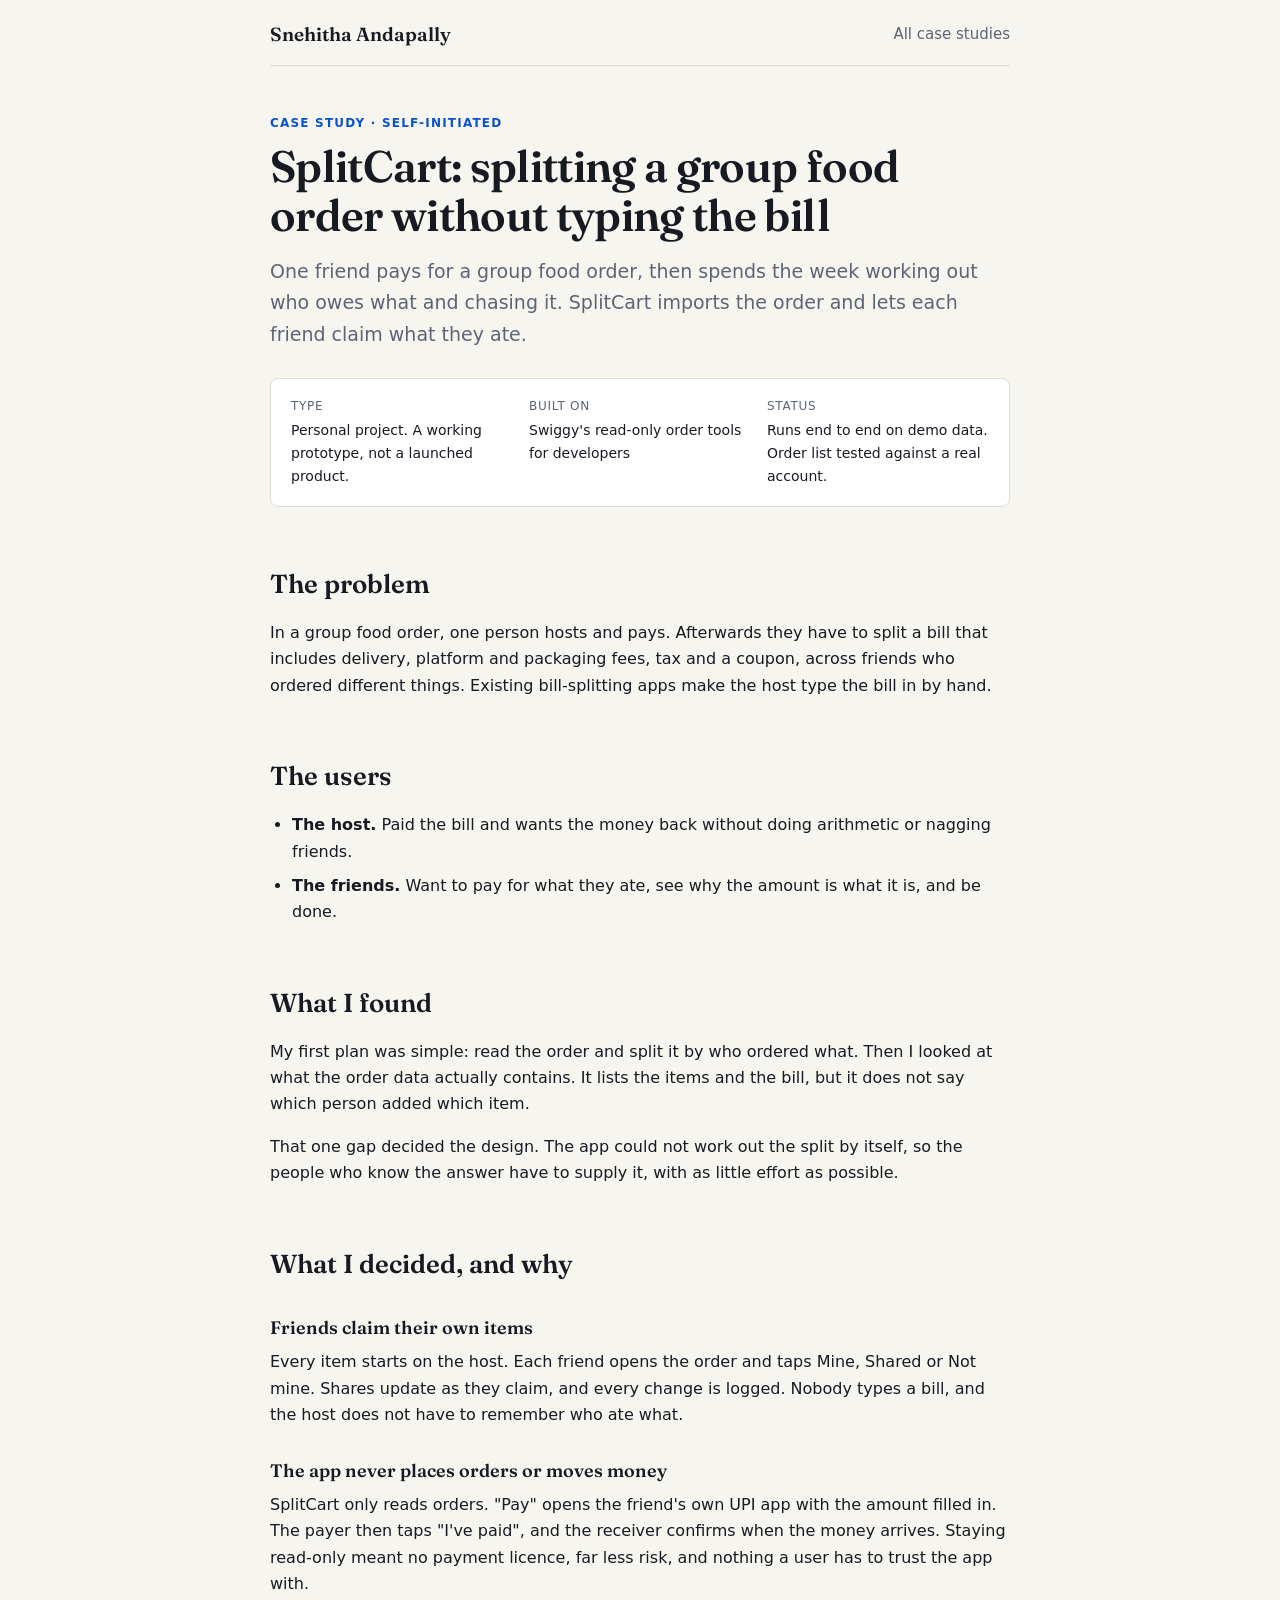
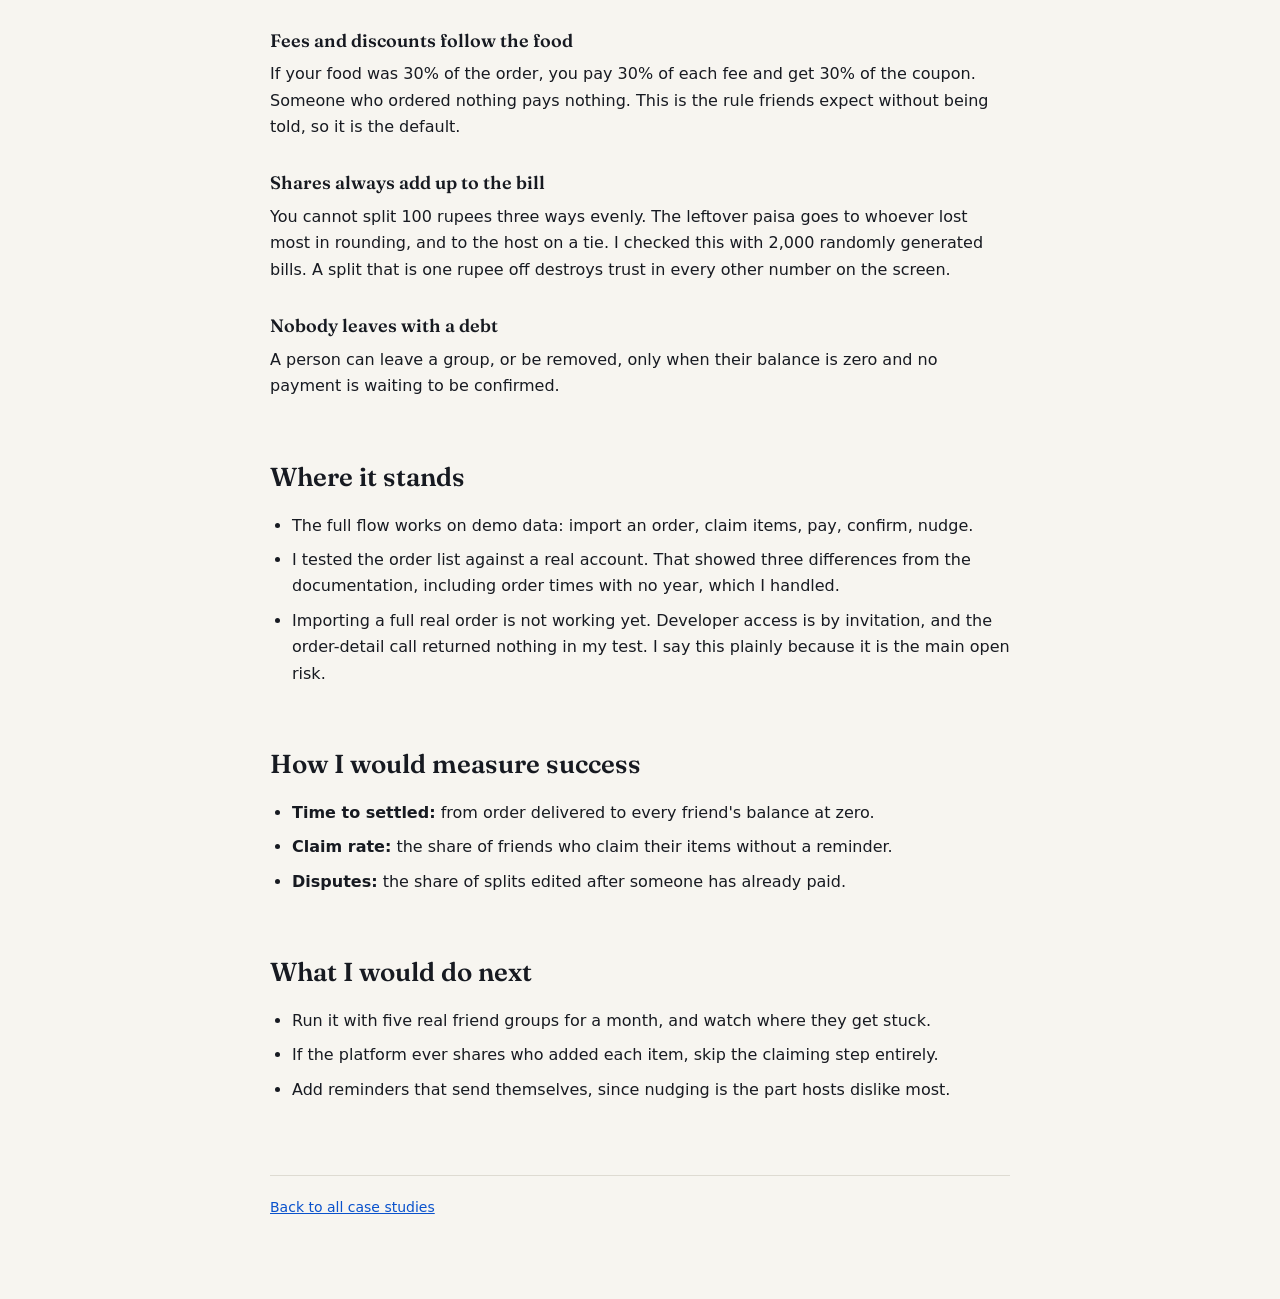
==== splitcart.html @ 4a77e09c "Publish portfolio: home page and two case studies Co-Authored-By: Claude Fable 5.2 <noreply@anthropi" ====
<!doctype html>
<html lang="en">
<head>
<meta charset="utf-8">
<meta name="viewport" content="width=device-width, initial-scale=1">
<title>SplitCart | Snehitha Andapally</title>
<link rel="stylesheet" href="style.css">
</head>
<body>
<div class="wrap">
  <header class="site">
    <a class="name" href="index.html">Snehitha Andapally</a>
    <nav><a href="index.html#case-studies">All case studies</a></nav>
  </header>

  <p class="eyebrow">Case study &middot; Self-initiated</p>
  <h1>SplitCart: splitting a group food order without typing the bill</h1>
  <p class="lede">One friend pays for a group food order, then spends the week working out who owes what and chasing it. SplitCart imports the order and lets each friend claim what they ate.</p>

  <dl class="facts">
    <div><dt>Type</dt><dd>Personal project. A working prototype, not a launched product.</dd></div>
    <div><dt>Built on</dt><dd>Swiggy's read-only order tools for developers</dd></div>
    <div><dt>Status</dt><dd>Runs end to end on demo data. Order list tested against a real account.</dd></div>
  </dl>

  <h2>The problem</h2>
  <p>In a group food order, one person hosts and pays. Afterwards they have to split a bill that includes delivery, platform and packaging fees, tax and a coupon, across friends who ordered different things. Existing bill-splitting apps make the host type the bill in by hand.</p>

  <h2>The users</h2>
  <ul>
    <li><b>The host.</b> Paid the bill and wants the money back without doing arithmetic or nagging friends.</li>
    <li><b>The friends.</b> Want to pay for what they ate, see why the amount is what it is, and be done.</li>
  </ul>

  <h2>What I found</h2>
  <p>My first plan was simple: read the order and split it by who ordered what. Then I looked at what the order data actually contains. It lists the items and the bill, but it does not say which person added which item.</p>
  <p>That one gap decided the design. The app could not work out the split by itself, so the people who know the answer have to supply it, with as little effort as possible.</p>

  <h2>What I decided, and why</h2>

  <h3>Friends claim their own items</h3>
  <p>Every item starts on the host. Each friend opens the order and taps Mine, Shared or Not mine. Shares update as they claim, and every change is logged. Nobody types a bill, and the host does not have to remember who ate what.</p>

  <h3>The app never places orders or moves money</h3>
  <p>SplitCart only reads orders. "Pay" opens the friend's own UPI app with the amount filled in. The payer then taps "I've paid", and the receiver confirms when the money arrives. Staying read-only meant no payment licence, far less risk, and nothing a user has to trust the app with.</p>

  <h3>Fees and discounts follow the food</h3>
  <p>If your food was 30% of the order, you pay 30% of each fee and get 30% of the coupon. Someone who ordered nothing pays nothing. This is the rule friends expect without being told, so it is the default.</p>

  <h3>Shares always add up to the bill</h3>
  <p>You cannot split 100 rupees three ways evenly. The leftover paisa goes to whoever lost most in rounding, and to the host on a tie. I checked this with 2,000 randomly generated bills. A split that is one rupee off destroys trust in every other number on the screen.</p>

  <h3>Nobody leaves with a debt</h3>
  <p>A person can leave a group, or be removed, only when their balance is zero and no payment is waiting to be confirmed.</p>

  <h2>Where it stands</h2>
  <ul>
    <li>The full flow works on demo data: import an order, claim items, pay, confirm, nudge.</li>
    <li>I tested the order list against a real account. That showed three differences from the documentation, including order times with no year, which I handled.</li>
    <li>Importing a full real order is not working yet. Developer access is by invitation, and the order-detail call returned nothing in my test. I say this plainly because it is the main open risk.</li>
  </ul>

  <h2>How I would measure success</h2>
  <ul>
    <li><b>Time to settled:</b> from order delivered to every friend's balance at zero.</li>
    <li><b>Claim rate:</b> the share of friends who claim their items without a reminder.</li>
    <li><b>Disputes:</b> the share of splits edited after someone has already paid.</li>
  </ul>

  <h2>What I would do next</h2>
  <ul>
    <li>Run it with five real friend groups for a month, and watch where they get stuck.</li>
    <li>If the platform ever shares who added each item, skip the claiming step entirely.</li>
    <li>Add reminders that send themselves, since nudging is the part hosts dislike most.</li>
  </ul>

  <footer><a href="index.html#case-studies">Back to all case studies</a></footer>
</div>
</body>
</html>
---- style.css ----
@import url("https://fonts.googleapis.com/css2?family=Fraunces:opsz,wght@9..144,500;9..144,600&display=swap");

:root {
  --bg: #f7f5f0;
  --panel: #ffffff;
  --text: #171a21;
  --muted: #5d6472;
  --line: #dedbd2;
  --accent: #0a52cc;
  --accent-soft: #e6eefc;
  --flag-bg: #fff1b8;
  --flag-text: #5c4500;
  --head: "Fraunces", Georgia, "Times New Roman", serif;
  --body: system-ui, -apple-system, "Segoe UI", Roboto, sans-serif;
}
* { box-sizing: border-box; }
html { scroll-behavior: smooth; }
body { margin: 0; background: var(--bg); color: var(--text); font: 16px/1.65 var(--body); }
a { color: var(--accent); }
.wrap { max-width: 780px; margin: 0 auto; padding: 0 20px 80px; }
.wrap.wide { max-width: 980px; }
h1, h2, h3 { font-family: var(--head); font-weight: 600; }
h1 { font-size: clamp(30px, 6vw, 44px); line-height: 1.12; margin: 48px 0 16px; letter-spacing: -0.015em; }
h2 { font-size: 26px; margin: 56px 0 14px; }
h3 { font-size: 18px; margin: 28px 0 6px; }
p { margin: 0 0 16px; }
ul { padding-left: 22px; margin: 0 0 16px; }
li { margin-bottom: 8px; }
section { scroll-margin-top: 16px; }

/* ---------- Top bar (all pages) ---------- */
header.site {
  display: flex; justify-content: space-between; align-items: center; flex-wrap: wrap; gap: 8px 24px;
  padding: 22px 0 18px; border-bottom: 1px solid var(--line); font-size: 15px;
}
header.site a.name { font: 600 19px/1.2 var(--head); color: var(--text); text-decoration: none; }
header.site nav { display: flex; flex-wrap: wrap; align-items: center; gap: 6px 22px; }
header.site nav a { color: var(--muted); text-decoration: none; }
header.site nav a:hover { color: var(--accent); }
header.site nav a.pill {
  color: #ffffff; background: var(--accent); padding: 6px 16px; border-radius: 999px; font-weight: 600;
}
header.site nav a.pill:hover { color: #ffffff; opacity: 0.9; }

/* ---------- Home page ---------- */
.status { margin: 64px 0 0; font-size: 13px; font-weight: 600; text-transform: uppercase; letter-spacing: 0.09em; color: var(--accent); }
.hero { font-size: clamp(36px, 7vw, 64px); line-height: 1.05; margin: 14px 0 24px; max-width: 16ch; }
.hero em { font-style: italic; color: var(--accent); }
.about { max-width: 640px; font-size: 17px; color: #333945; }
.links { display: flex; flex-wrap: wrap; gap: 8px 22px; font-size: 15px; font-weight: 600; margin-top: 20px; }
.section-head { display: flex; align-items: baseline; gap: 14px; margin: 72px 0 0; padding-bottom: 12px; border-bottom: 2px solid var(--text); }
.section-head h2 { margin: 0; }
.section-head span { color: var(--muted); font-size: 14px; }

.rows { list-style: none; margin: 0; padding: 0; }
.rows li { margin: 0; border-bottom: 1px solid var(--line); }
.row {
  display: grid; grid-template-columns: 210px 1fr 28px; gap: 12px 32px; align-items: center;
  padding: 26px 8px; text-decoration: none; color: var(--text); transition: background 0.15s ease;
}
.row:hover { background: var(--panel); }
.row.static:hover { background: none; }
.row:hover .arrow { transform: translateX(4px); color: var(--accent); }
.metric b { display: block; font: 600 34px/1.05 var(--head); color: var(--accent); }
.metric span { display: block; font-size: 13px; color: var(--muted); margin-top: 6px; }
.row .tag { font-size: 12px; font-weight: 600; text-transform: uppercase; letter-spacing: 0.08em; color: var(--muted); }
.row h3 { margin: 4px 0 6px; font-size: 21px; line-height: 1.25; }
.row p { margin: 0; color: var(--muted); font-size: 15px; }
.arrow { font-size: 22px; color: var(--line); transition: transform 0.15s ease, color 0.15s ease; }

.history { list-style: none; margin: 0; padding: 0; }
.history { padding-top: 30px; }
.history li {
  position: relative; display: grid; grid-template-columns: 170px 1fr; gap: 0 40px;
  padding: 0 8px 38px; margin: 0;
}
.history li:last-child { padding-bottom: 0; }
/* the line */
.history li::before {
  content: ""; position: absolute; left: 193px; top: 10px; bottom: -10px; width: 2px; background: var(--line);
}
.history li:last-child::before { display: none; }
/* the dot */
.history li::after {
  content: ""; position: absolute; left: 187px; top: 6px; width: 14px; height: 14px; border-radius: 50%;
  background: var(--bg); border: 2px solid var(--accent);
}
.history li.now::after { background: var(--accent); box-shadow: 0 0 0 5px var(--accent-soft); }
.history .when { color: var(--muted); font-size: 14px; padding-top: 3px; text-align: right; }
.history li.now .when { color: var(--accent); font-weight: 600; }
.history .role { font: 600 18px/1.3 var(--head); }
.history .where { font-size: 14px; font-weight: 600; color: var(--accent); }
.history p { margin: 6px 0 0; color: var(--muted); font-size: 15px; }

@media (max-width: 640px) {
  .row { grid-template-columns: 1fr; gap: 10px; padding: 22px 4px; }
  .arrow { display: none; }
  .history li { grid-template-columns: 1fr; padding-left: 34px; }
  .history li::before { left: 10px; }
  .history li::after { left: 4px; }
  .history .when { text-align: left; }
}

/* ---------- Detail pages ---------- */
.eyebrow { font-size: 12px; font-weight: 600; text-transform: uppercase; letter-spacing: 0.1em; color: var(--accent); margin: 48px 0 0; }
.eyebrow + h1 { margin-top: 8px; }
.lede { font-size: 19px; color: var(--muted); }
.facts {
  display: grid; grid-template-columns: repeat(auto-fit, minmax(180px, 1fr)); gap: 16px;
  margin: 28px 0; padding: 18px 20px; background: var(--panel);
  border: 1px solid var(--line); border-radius: 8px; font-size: 14px;
}
.facts dt { color: var(--muted); font-size: 12px; text-transform: uppercase; letter-spacing: 0.06em; }
.facts dd { margin: 2px 0 0; }
.stats { display: grid; grid-template-columns: repeat(auto-fit, minmax(150px, 1fr)); gap: 14px; margin: 20px 0 24px; }
.stat { background: var(--accent-soft); border-radius: 8px; padding: 16px 18px; }
.stat b { display: block; font: 600 26px/1.15 var(--head); color: var(--accent); }
.stat span { font-size: 14px; }
.confirm { background: var(--flag-bg); color: var(--flag-text); border-radius: 4px; padding: 1px 6px; font-size: 13px; font-weight: 600; }
.table-scroll { overflow-x: auto; margin: 0 0 16px; }
table { border-collapse: collapse; width: 100%; font-size: 15px; }
th, td { text-align: left; padding: 10px 12px; border-bottom: 1px solid var(--line); vertical-align: top; }
th { font-size: 12px; text-transform: uppercase; letter-spacing: 0.06em; color: var(--muted); }
td:not(:first-child), th:not(:first-child) { white-space: nowrap; }
footer { margin-top: 72px; padding-top: 20px; border-top: 1px solid var(--line); color: var(--muted); font-size: 14px; }
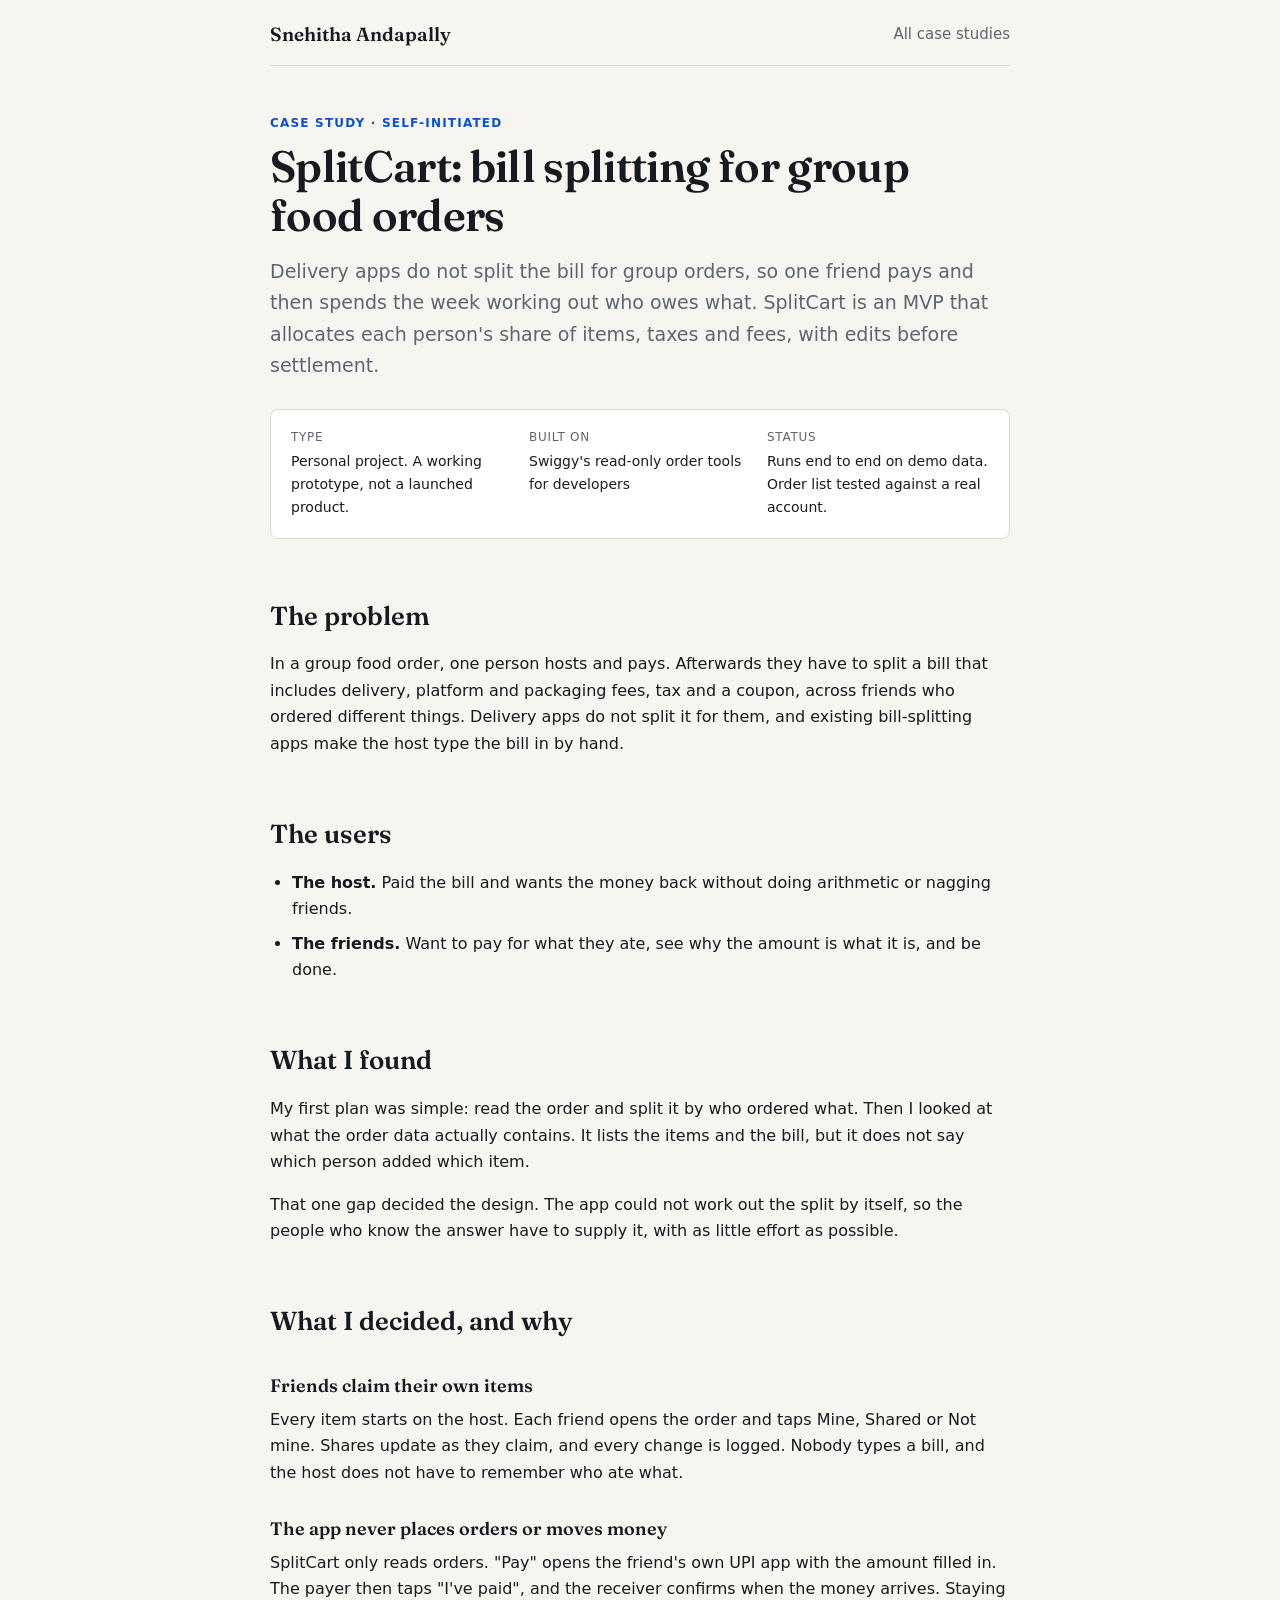
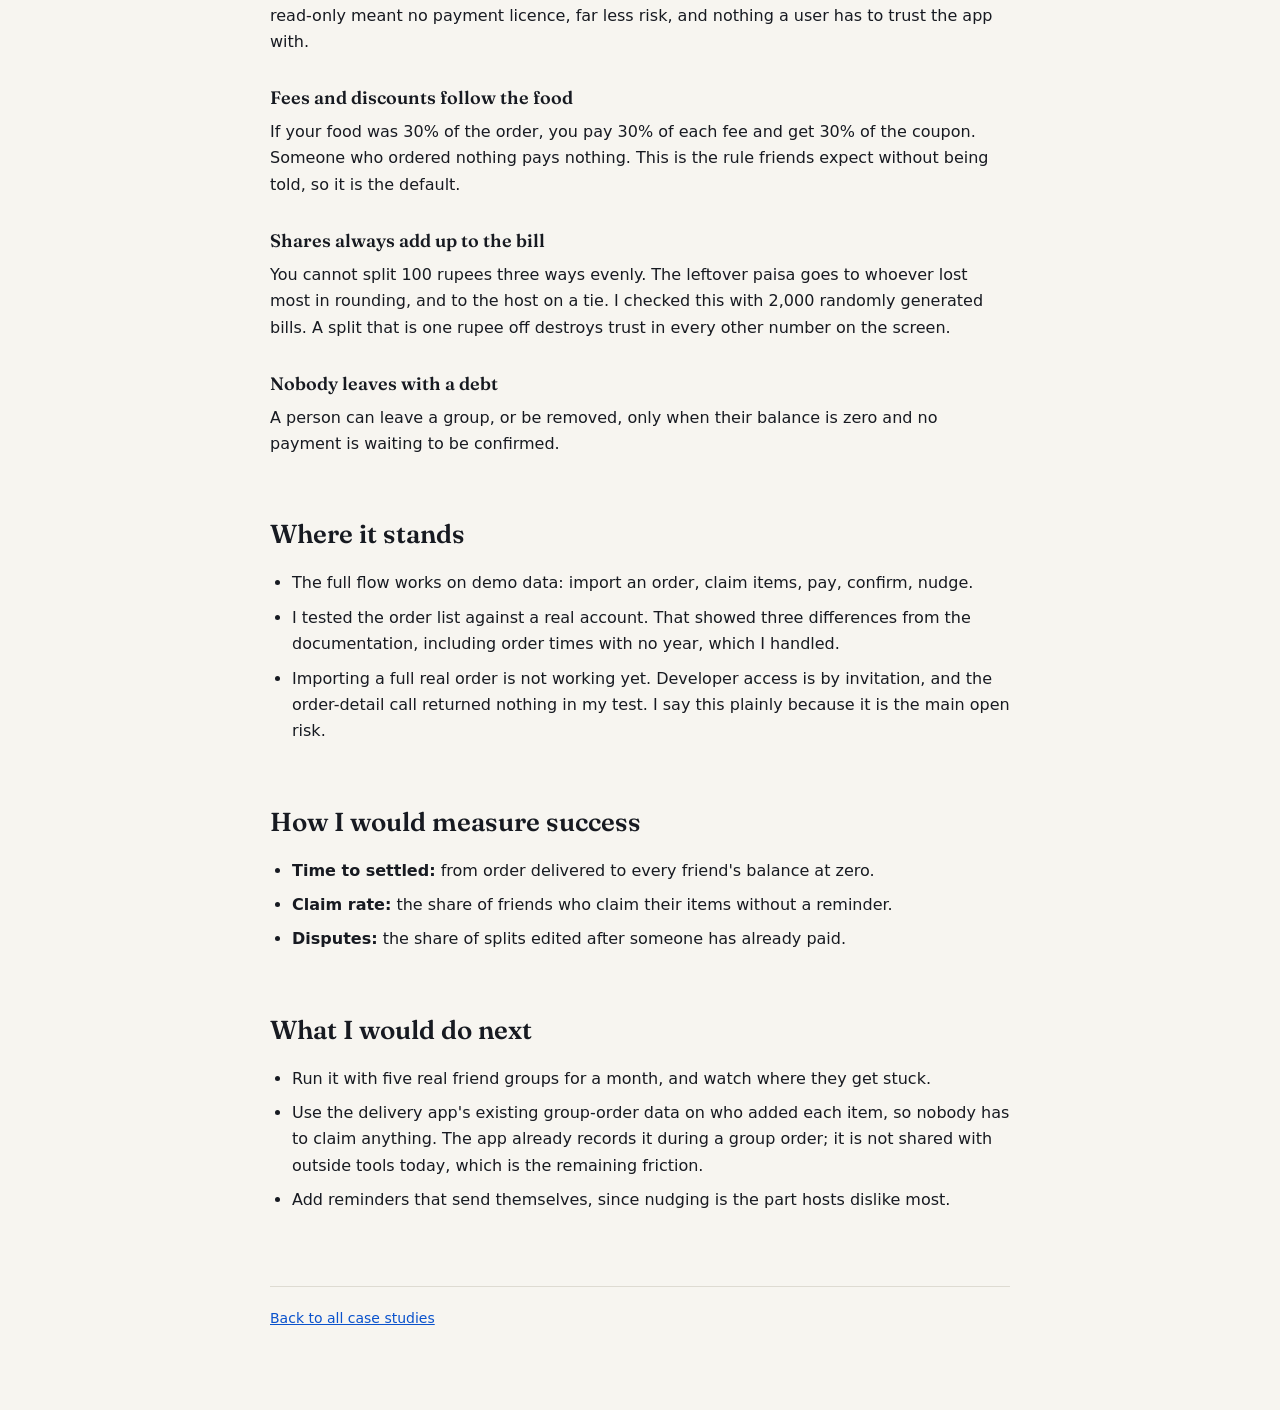
==== commit d10aa09a: "Bring portfolio wording in line with the resume Co-Authored-By: Claude Fable 5.2 <noreply@anthropic." ====
--- a/splitcart.html
+++ b/splitcart.html
@@ -14,8 +14,8 @@
   </header>
 
   <p class="eyebrow">Case study &middot; Self-initiated</p>
-  <h1>SplitCart: splitting a group food order without typing the bill</h1>
-  <p class="lede">One friend pays for a group food order, then spends the week working out who owes what and chasing it. SplitCart imports the order and lets each friend claim what they ate.</p>
+  <h1>SplitCart: bill splitting for group food orders</h1>
+  <p class="lede">Delivery apps do not split the bill for group orders, so one friend pays and then spends the week working out who owes what. SplitCart is an MVP that allocates each person's share of items, taxes and fees, with edits before settlement.</p>
 
   <dl class="facts">
     <div><dt>Type</dt><dd>Personal project. A working prototype, not a launched product.</dd></div>
@@ -24,7 +24,7 @@
   </dl>
 
   <h2>The problem</h2>
-  <p>In a group food order, one person hosts and pays. Afterwards they have to split a bill that includes delivery, platform and packaging fees, tax and a coupon, across friends who ordered different things. Existing bill-splitting apps make the host type the bill in by hand.</p>
+  <p>In a group food order, one person hosts and pays. Afterwards they have to split a bill that includes delivery, platform and packaging fees, tax and a coupon, across friends who ordered different things. Delivery apps do not split it for them, and existing bill-splitting apps make the host type the bill in by hand.</p>
 
   <h2>The users</h2>
   <ul>
@@ -70,7 +70,7 @@
   <h2>What I would do next</h2>
   <ul>
     <li>Run it with five real friend groups for a month, and watch where they get stuck.</li>
-    <li>If the platform ever shares who added each item, skip the claiming step entirely.</li>
+    <li>Use the delivery app's existing group-order data on who added each item, so nobody has to claim anything. The app already records it during a group order; it is not shared with outside tools today, which is the remaining friction.</li>
     <li>Add reminders that send themselves, since nudging is the part hosts dislike most.</li>
   </ul>
 
